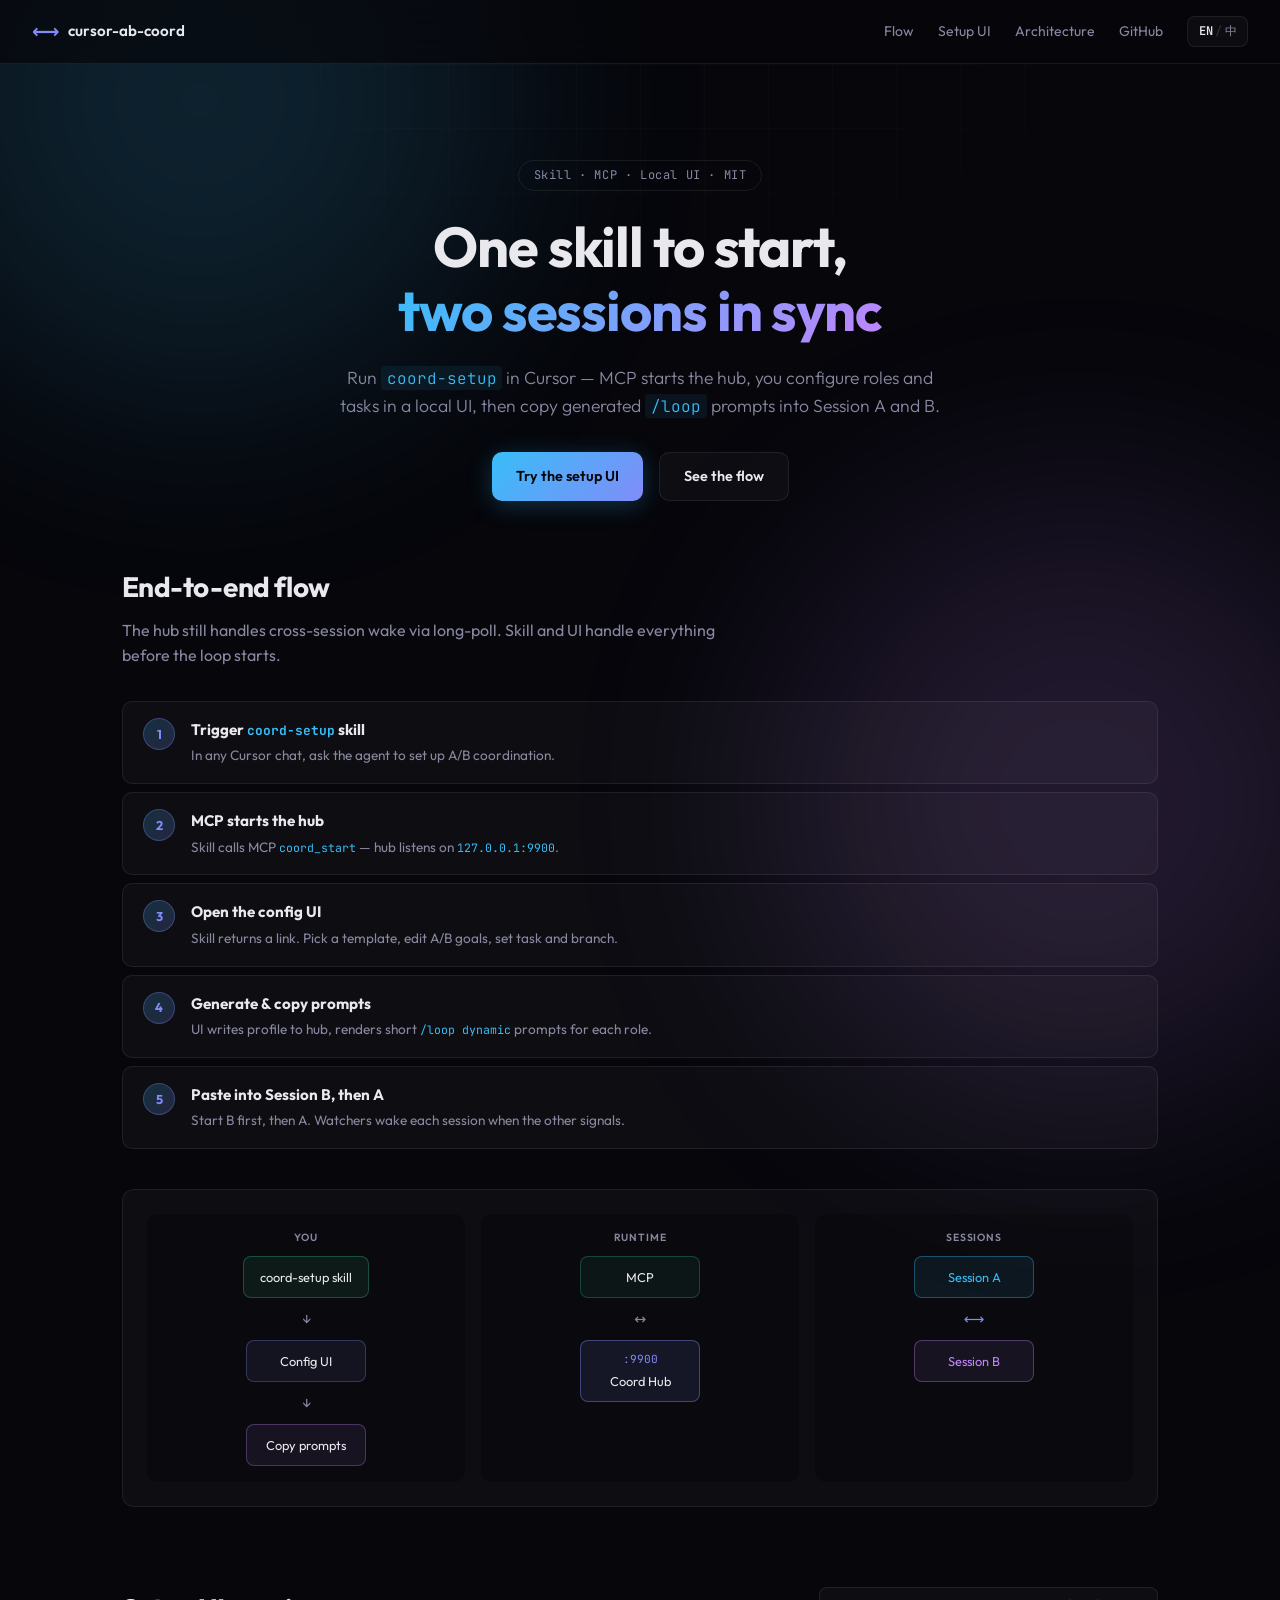
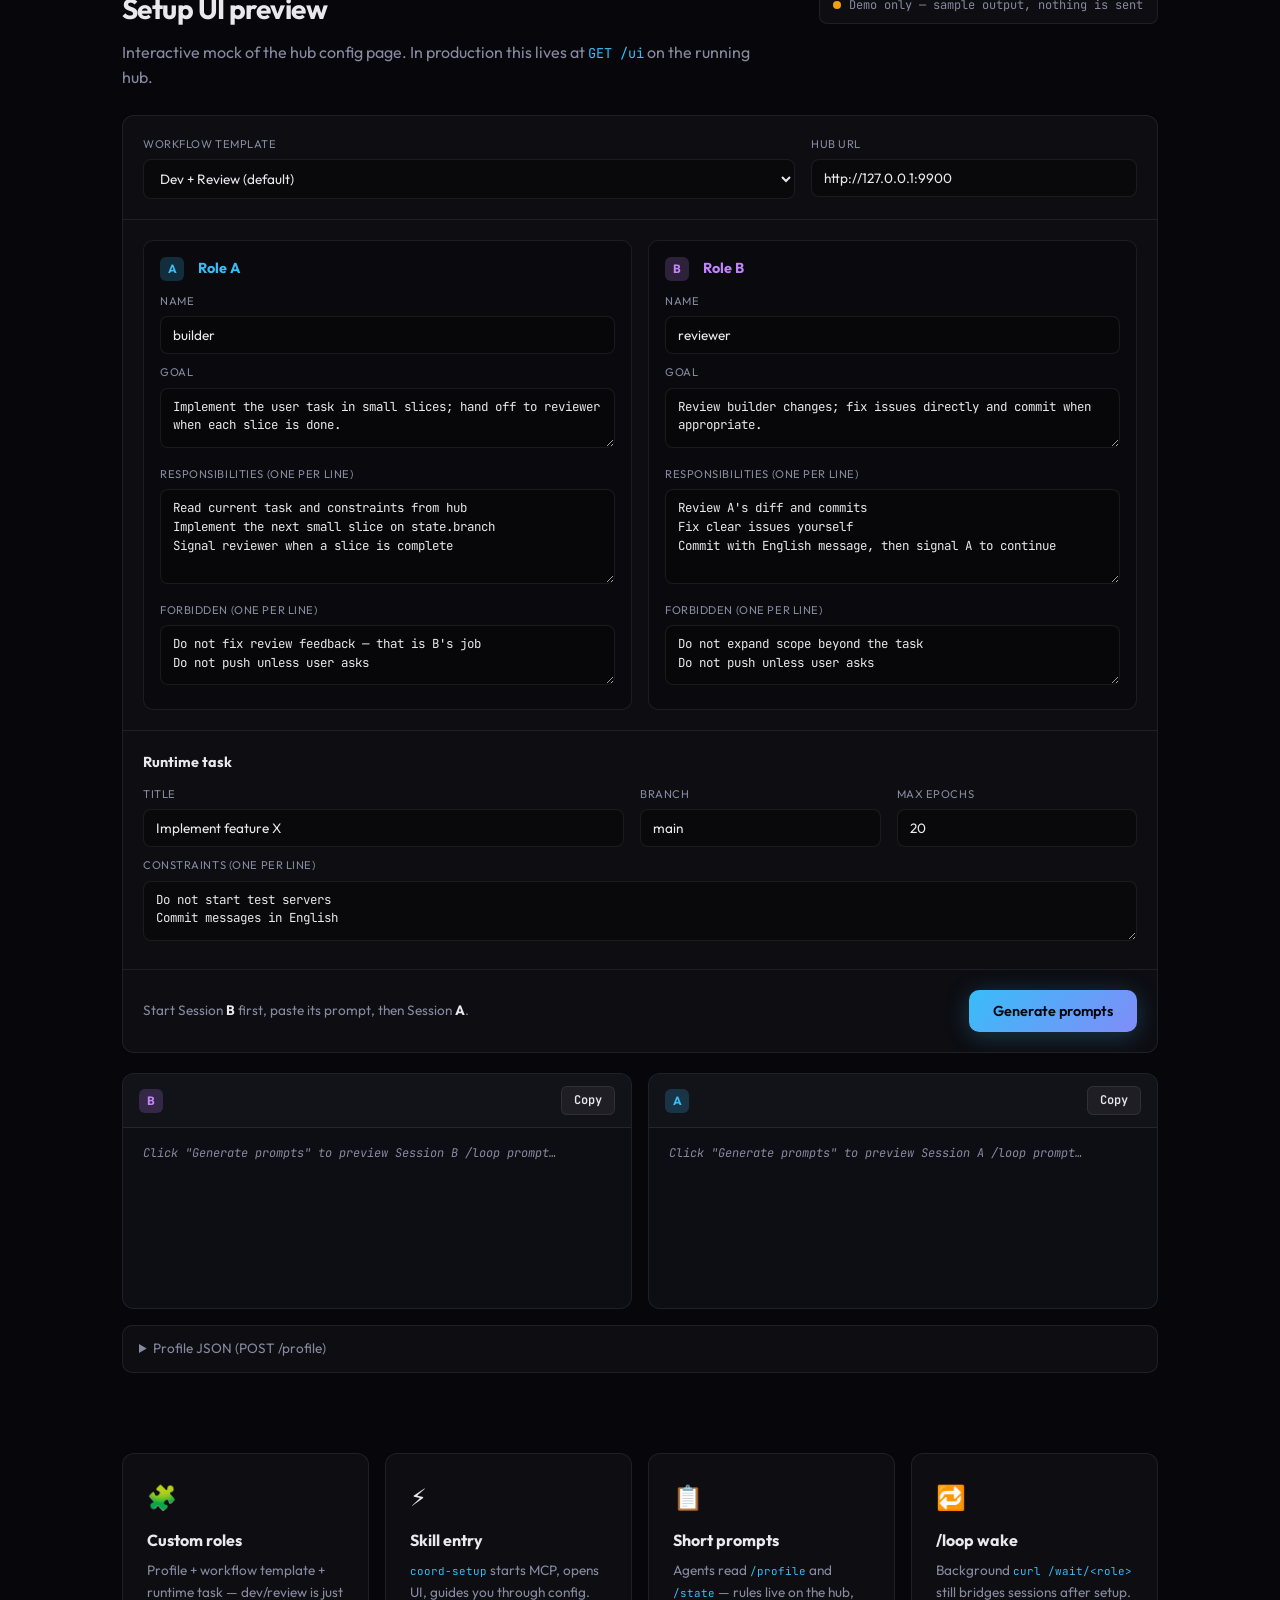
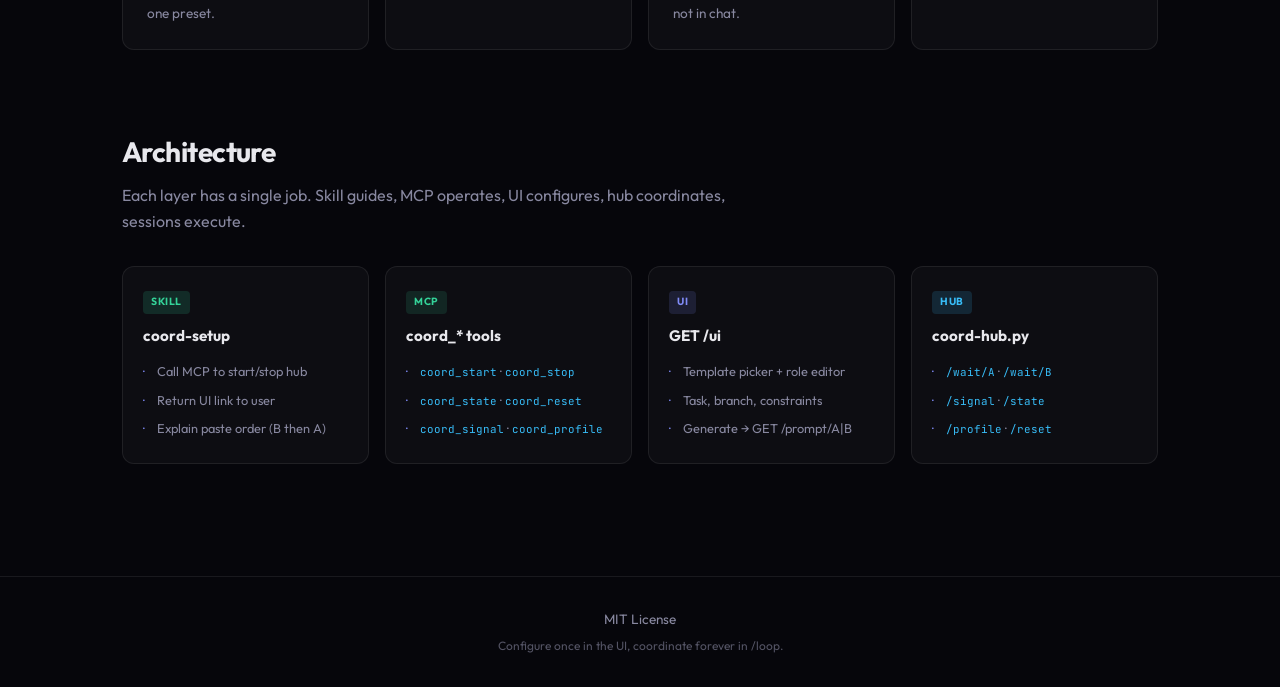
==== website/index.html @ 5e48ee17 "Add skill/MCP/UI setup flow with configurable A/B roles - Extend hub with /profile, /setup, /templat" ====
<!DOCTYPE html>
<html lang="en">
<head>
  <meta charset="UTF-8">
  <meta name="viewport" content="width=device-width, initial-scale=1.0">
  <meta name="description" content="Coordinate two Cursor sessions via Skill, MCP, and a local config UI — then copy generated /loop prompts.">
  <title>cursor-ab-coord</title>
  <link rel="preconnect" href="https://fonts.googleapis.com">
  <link rel="preconnect" href="https://fonts.gstatic.com" crossorigin>
  <link href="https://fonts.googleapis.com/css2?family=JetBrains+Mono:wght@400;600&family=Outfit:wght@300;400;600;700&display=swap" rel="stylesheet">
  <link rel="stylesheet" href="css/style.css">
</head>
<body>
  <div class="bg-grid" aria-hidden="true"></div>
  <div class="bg-glow bg-glow-a" aria-hidden="true"></div>
  <div class="bg-glow bg-glow-b" aria-hidden="true"></div>

  <header class="header">
    <a href="#" class="logo">
      <span class="logo-icon">⟷</span>
      <span class="logo-text">cursor-ab-coord</span>
    </a>
    <nav class="nav">
      <a href="#flow" data-i18n="nav.flow">Flow</a>
      <a href="#setup" data-i18n="nav.setup">Setup UI</a>
      <a href="#architecture" data-i18n="nav.arch">Architecture</a>
      <a href="https://github.com/langhuihui/loop" class="nav-github" data-i18n="nav.github" target="_blank" rel="noopener">GitHub</a>
      <button class="lang-toggle" id="langToggle" aria-label="Switch language">
        <span class="lang-opt" data-lang="en">EN</span>
        <span class="lang-sep">/</span>
        <span class="lang-opt" data-lang="zh">中</span>
      </button>
    </nav>
  </header>

  <main>
    <section class="hero">
      <div class="hero-badge" data-i18n="hero.badge">Skill · MCP · Local UI · MIT</div>
      <h1 class="hero-title">
        <span data-i18n="hero.title1">One skill to start,</span><br>
        <span class="gradient-text" data-i18n="hero.title2">two sessions in sync</span>
      </h1>
      <p class="hero-desc" data-i18n="hero.desc">
        Run <code>coord-setup</code> in Cursor — MCP starts the hub, you configure roles and tasks in a local UI, then copy generated <code>/loop</code> prompts into Session A and B.
      </p>
      <div class="hero-actions">
        <a href="#setup" class="btn btn-primary" data-i18n="hero.cta">Try the setup UI</a>
        <a href="#flow" class="btn btn-ghost" data-i18n="hero.learn">See the flow</a>
      </div>
    </section>

    <section class="flow-section" id="flow">
      <h2 class="section-title" data-i18n="flow.title">End-to-end flow</h2>
      <p class="section-desc" data-i18n="flow.desc">
        The hub still handles cross-session wake via long-poll. Skill and UI handle everything before the loop starts.
      </p>

      <ol class="pipeline-steps">
        <li class="pipeline-step">
          <div class="step-icon">1</div>
          <div class="step-body">
            <h3 data-i18n="flow.s1.title">Trigger <code>coord-setup</code> skill</h3>
            <p data-i18n="flow.s1.desc">In any Cursor chat, ask the agent to set up A/B coordination.</p>
          </div>
        </li>
        <li class="pipeline-step">
          <div class="step-icon">2</div>
          <div class="step-body">
            <h3 data-i18n="flow.s2.title">MCP starts the hub</h3>
            <p data-i18n="flow.s2.desc">Skill calls MCP <code>coord_start</code> — hub listens on <code>127.0.0.1:9900</code>.</p>
          </div>
        </li>
        <li class="pipeline-step">
          <div class="step-icon">3</div>
          <div class="step-body">
            <h3 data-i18n="flow.s3.title">Open the config UI</h3>
            <p data-i18n="flow.s3.desc">Skill returns a link. Pick a template, edit A/B goals, set task and branch.</p>
          </div>
        </li>
        <li class="pipeline-step">
          <div class="step-icon">4</div>
          <div class="step-body">
            <h3 data-i18n="flow.s4.title">Generate &amp; copy prompts</h3>
            <p data-i18n="flow.s4.desc">UI writes profile to hub, renders short <code>/loop dynamic</code> prompts for each role.</p>
          </div>
        </li>
        <li class="pipeline-step">
          <div class="step-icon">5</div>
          <div class="step-body">
            <h3 data-i18n="flow.s5.title">Paste into Session B, then A</h3>
            <p data-i18n="flow.s5.desc">Start B first, then A. Watchers wake each session when the other signals.</p>
          </div>
        </li>
      </ol>

      <div class="flow-diagram">
        <div class="flow-lane">
          <div class="lane-label" data-i18n="flow.lane.user">You</div>
          <div class="lane-node skill-node" data-i18n="flow.node.skill">coord-setup skill</div>
          <span class="lane-arrow">↓</span>
          <div class="lane-node ui-node" data-i18n="flow.node.ui">Config UI</div>
          <span class="lane-arrow">↓</span>
          <div class="lane-node prompt-node" data-i18n="flow.node.prompts">Copy prompts</div>
        </div>
        <div class="flow-lane flow-lane-mid">
          <div class="lane-label" data-i18n="flow.lane.runtime">Runtime</div>
          <div class="lane-node mcp-node">MCP</div>
          <span class="lane-arrow">↔</span>
          <div class="lane-node hub-node">
            <span class="hub-port">:9900</span>
            <span data-i18n="flow.hub">Coord Hub</span>
          </div>
        </div>
        <div class="flow-lane">
          <div class="lane-label" data-i18n="flow.lane.sessions">Sessions</div>
          <div class="lane-node session-a" data-i18n="flow.node.a">Session A</div>
          <span class="lane-arrow bidir">⟷</span>
          <div class="lane-node session-b" data-i18n="flow.node.b">Session B</div>
        </div>
      </div>
    </section>

    <section class="setup-section" id="setup">
      <div class="setup-header">
        <div>
          <h2 class="section-title" data-i18n="setup.title">Setup UI preview</h2>
          <p class="section-desc setup-desc" data-i18n="setup.desc">
            Interactive mock of the hub config page. In production this lives at <code>GET /ui</code> on the running hub.
          </p>
        </div>
        <div class="hub-status" id="hubStatus">
          <span class="status-dot offline"></span>
          <span data-i18n="setup.mock">Preview mode — not connected to hub</span>
        </div>
      </div>

      <div class="setup-stack">
        <div class="setup-panel">
          <div class="panel-block config-top">
            <div class="config-field">
              <label class="field-label" for="templateSelect" data-i18n="setup.template">Workflow template</label>
              <select id="templateSelect" class="field-input">
                <option value="dev-review" data-i18n="tpl.dev-review">Dev + Review (default)</option>
                <option value="test-fix" data-i18n="tpl.test-fix">Test + Fix</option>
                <option value="plan-implement" data-i18n="tpl.plan-implement">Plan + Implement</option>
                <option value="security-fix" data-i18n="tpl.security-fix">Security + Fix</option>
              </select>
            </div>
            <div class="config-field">
              <label class="field-label" for="hubUrl" data-i18n="setup.hubUrl">Hub URL</label>
              <input id="hubUrl" class="field-input" type="text" value="http://127.0.0.1:9900">
            </div>
          </div>

          <div class="panel-block roles-grid">
            <div class="role-card">
              <h3 class="panel-title role-a-title"><span class="prompt-role role-a-badge">A</span> <span data-i18n="setup.roleA">Role A</span></h3>
              <label class="field-label" for="roleAName" data-i18n="setup.name">Name</label>
              <input id="roleAName" class="field-input" type="text">
              <label class="field-label" for="roleAGoal" data-i18n="setup.goal">Goal</label>
              <textarea id="roleAGoal" class="field-input field-textarea" rows="2"></textarea>
              <label class="field-label" for="roleAResp" data-i18n="setup.responsibilities">Responsibilities (one per line)</label>
              <textarea id="roleAResp" class="field-input field-textarea" rows="4"></textarea>
              <label class="field-label" for="roleAForbidden" data-i18n="setup.forbidden">Forbidden (one per line)</label>
              <textarea id="roleAForbidden" class="field-input field-textarea" rows="2"></textarea>
            </div>

            <div class="role-card">
              <h3 class="panel-title role-b-title"><span class="prompt-role role-b-badge">B</span> <span data-i18n="setup.roleB">Role B</span></h3>
              <label class="field-label" for="roleBName" data-i18n="setup.name">Name</label>
              <input id="roleBName" class="field-input" type="text">
              <label class="field-label" for="roleBGoal" data-i18n="setup.goal">Goal</label>
              <textarea id="roleBGoal" class="field-input field-textarea" rows="2"></textarea>
              <label class="field-label" for="roleBResp" data-i18n="setup.responsibilities">Responsibilities (one per line)</label>
              <textarea id="roleBResp" class="field-input field-textarea" rows="4"></textarea>
              <label class="field-label" for="roleBForbidden" data-i18n="setup.forbidden">Forbidden (one per line)</label>
              <textarea id="roleBForbidden" class="field-input field-textarea" rows="2"></textarea>
            </div>
          </div>

          <div class="panel-block">
            <h3 class="panel-title" data-i18n="setup.task">Runtime task</h3>
            <div class="task-grid">
              <div class="config-field task-title">
                <label class="field-label" for="taskTitle" data-i18n="setup.taskTitle">Title</label>
                <input id="taskTitle" class="field-input" type="text" placeholder="Implement feature X">
              </div>
              <div class="config-field">
                <label class="field-label" for="taskBranch" data-i18n="setup.branch">Branch</label>
                <input id="taskBranch" class="field-input" type="text" value="main">
              </div>
              <div class="config-field">
                <label class="field-label" for="maxEpochs" data-i18n="setup.maxEpochs">Max epochs</label>
                <input id="maxEpochs" class="field-input" type="number" min="1" max="100" value="20">
              </div>
            </div>
            <label class="field-label" for="taskConstraints" data-i18n="setup.constraints">Constraints (one per line)</label>
            <textarea id="taskConstraints" class="field-input field-textarea" rows="2"></textarea>
          </div>

          <div class="panel-block panel-actions">
            <p class="setup-hint" data-i18n="setup.hint">
              Start Session <strong>B</strong> first, paste its prompt, then Session <strong>A</strong>.
            </p>
            <button type="button" class="btn btn-primary" id="generateBtn" data-i18n="setup.generate">
              Generate prompts
            </button>
          </div>
        </div>

        <div class="prompts-panel">
          <div class="prompts-grid">
            <div class="prompt-card">
              <div class="prompt-header">
                <div>
                  <span class="prompt-role role-b-badge">B</span>
                  <span class="prompt-role-name" id="promptBName">reviewer</span>
                </div>
                <button type="button" class="btn-copy" data-target="promptB" data-i18n="setup.copy">Copy</button>
              </div>
              <pre class="prompt-body" id="promptB" data-i18n-placeholder="setup.placeholderB"></pre>
            </div>

            <div class="prompt-card">
              <div class="prompt-header">
                <div>
                  <span class="prompt-role role-a-badge">A</span>
                  <span class="prompt-role-name" id="promptAName">builder</span>
                </div>
                <button type="button" class="btn-copy" data-target="promptA" data-i18n="setup.copy">Copy</button>
              </div>
              <pre class="prompt-body" id="promptA" data-i18n-placeholder="setup.placeholderA"></pre>
            </div>
          </div>

          <details class="profile-preview">
            <summary data-i18n="setup.profileJson">Profile JSON (POST /profile)</summary>
            <pre class="profile-json" id="profileJson"></pre>
          </details>
        </div>
      </div>
    </section>

    <section class="features">
      <div class="feature-card">
        <div class="feature-icon">🧩</div>
        <h3 data-i18n="feat1.title">Custom roles</h3>
        <p data-i18n="feat1.desc">Profile + workflow template + runtime task — dev/review is just one preset.</p>
      </div>
      <div class="feature-card">
        <div class="feature-icon">⚡</div>
        <h3 data-i18n="feat2.title">Skill entry</h3>
        <p data-i18n="feat2.desc"><code>coord-setup</code> starts MCP, opens UI, guides you through config.</p>
      </div>
      <div class="feature-card">
        <div class="feature-icon">📋</div>
        <h3 data-i18n="feat3.title">Short prompts</h3>
        <p data-i18n="feat3.desc">Agents read <code>/profile</code> and <code>/state</code> — rules live on the hub, not in chat.</p>
      </div>
      <div class="feature-card">
        <div class="feature-icon">🔁</div>
        <h3 data-i18n="feat4.title">/loop wake</h3>
        <p data-i18n="feat4.desc">Background <code>curl /wait/&lt;role&gt;</code> still bridges sessions after setup.</p>
      </div>
    </section>

    <section class="arch-section" id="architecture">
      <h2 class="section-title" data-i18n="arch.title">Architecture</h2>
      <p class="section-desc" data-i18n="arch.desc">
        Each layer has a single job. Skill guides, MCP operates, UI configures, hub coordinates, sessions execute.
      </p>

      <div class="arch-grid">
        <div class="arch-card">
          <div class="arch-layer" data-i18n="arch.skill.layer">Skill</div>
          <h3 data-i18n="arch.skill.title">coord-setup</h3>
          <ul>
            <li data-i18n="arch.skill.1">Call MCP to start/stop hub</li>
            <li data-i18n="arch.skill.2">Return UI link to user</li>
            <li data-i18n="arch.skill.3">Explain paste order (B then A)</li>
          </ul>
        </div>
        <div class="arch-card">
          <div class="arch-layer mcp" data-i18n="arch.mcp.layer">MCP</div>
          <h3 data-i18n="arch.mcp.title">coord_* tools</h3>
          <ul>
            <li><code>coord_start</code> · <code>coord_stop</code></li>
            <li><code>coord_state</code> · <code>coord_reset</code></li>
            <li><code>coord_signal</code> · <code>coord_profile</code></li>
          </ul>
        </div>
        <div class="arch-card">
          <div class="arch-layer ui" data-i18n="arch.ui.layer">UI</div>
          <h3 data-i18n="arch.ui.title">GET /ui</h3>
          <ul>
            <li data-i18n="arch.ui.1">Template picker + role editor</li>
            <li data-i18n="arch.ui.2">Task, branch, constraints</li>
            <li data-i18n="arch.ui.3">Generate → GET /prompt/A|B</li>
          </ul>
        </div>
        <div class="arch-card">
          <div class="arch-layer hub" data-i18n="arch.hub.layer">Hub</div>
          <h3 data-i18n="arch.hub.title">coord-hub.py</h3>
          <ul>
            <li><code>/wait/A</code> · <code>/wait/B</code></li>
            <li><code>/signal</code> · <code>/state</code></li>
            <li><code>/profile</code> · <code>/reset</code></li>
          </ul>
        </div>
      </div>
    </section>
  </main>

  <footer class="footer">
    <p data-i18n="footer.license">MIT License</p>
    <p class="footer-sub" data-i18n="footer.tagline">Configure once in the UI, coordinate forever in /loop.</p>
  </footer>

  <div class="toast" id="toast" role="status" aria-live="polite"></div>

  <script src="js/i18n.js"></script>
  <script src="js/main.js"></script>
</body>
</html>
---- website/css/style.css ----
*, *::before, *::after { box-sizing: border-box; margin: 0; padding: 0; }

:root {
  --bg: #06060b;
  --surface: rgba(255, 255, 255, 0.03);
  --surface-2: rgba(255, 255, 255, 0.05);
  --border: rgba(255, 255, 255, 0.08);
  --text: #e8e8ed;
  --muted: #8888a0;
  --accent-a: #38bdf8;
  --accent-b: #c084fc;
  --accent-mix: #818cf8;
  --accent-green: #34d399;
  --font-sans: 'Outfit', system-ui, sans-serif;
  --font-mono: 'JetBrains Mono', ui-monospace, monospace;
  --radius: 12px;
  --header-h: 64px;
}

html { scroll-behavior: smooth; }

body {
  font-family: var(--font-sans);
  background: var(--bg);
  color: var(--text);
  line-height: 1.6;
  min-height: 100vh;
  overflow-x: hidden;
}

.bg-grid {
  position: fixed;
  inset: 0;
  background-image:
    linear-gradient(rgba(255,255,255,0.02) 1px, transparent 1px),
    linear-gradient(90deg, rgba(255,255,255,0.02) 1px, transparent 1px);
  background-size: 64px 64px;
  mask-image: radial-gradient(ellipse 80% 60% at 50% 0%, black 20%, transparent 70%);
  pointer-events: none;
  z-index: 0;
}

.bg-glow {
  position: fixed;
  width: 600px;
  height: 600px;
  border-radius: 50%;
  filter: blur(120px);
  opacity: 0.15;
  pointer-events: none;
  z-index: 0;
}

.bg-glow-a { top: -200px; left: -100px; background: var(--accent-a); }
.bg-glow-b { bottom: -200px; right: -100px; background: var(--accent-b); }

.header {
  position: fixed;
  top: 0;
  left: 0;
  right: 0;
  height: var(--header-h);
  display: flex;
  align-items: center;
  justify-content: space-between;
  padding: 0 2rem;
  background: rgba(6, 6, 11, 0.7);
  backdrop-filter: blur(16px);
  border-bottom: 1px solid var(--border);
  z-index: 100;
}

.logo {
  display: flex;
  align-items: center;
  gap: 0.5rem;
  text-decoration: none;
  color: var(--text);
  font-weight: 600;
  font-size: 0.95rem;
}

.logo-icon { font-size: 1.2rem; color: var(--accent-mix); }

.nav {
  display: flex;
  align-items: center;
  gap: 1.5rem;
}

.nav a {
  color: var(--muted);
  text-decoration: none;
  font-size: 0.875rem;
  transition: color 0.2s;
}

.nav a:hover { color: var(--text); }

.lang-toggle {
  background: var(--surface);
  border: 1px solid var(--border);
  border-radius: 8px;
  padding: 0.35rem 0.65rem;
  cursor: pointer;
  font-family: var(--font-mono);
  font-size: 0.75rem;
  color: var(--muted);
  display: flex;
  gap: 0.15rem;
  transition: border-color 0.2s;
}

.lang-toggle:hover { border-color: rgba(255,255,255,0.15); }
.lang-opt.active { color: var(--text); font-weight: 600; }
.lang-sep { opacity: 0.3; }

main {
  position: relative;
  z-index: 1;
  max-width: 1100px;
  margin: 0 auto;
  padding: calc(var(--header-h) + 4rem) 2rem 4rem;
}

.hero {
  text-align: center;
  padding: 2rem 0 4rem;
}

.hero-badge {
  display: inline-block;
  font-size: 0.75rem;
  font-family: var(--font-mono);
  color: var(--muted);
  border: 1px solid var(--border);
  border-radius: 999px;
  padding: 0.3rem 0.9rem;
  margin-bottom: 1.5rem;
  letter-spacing: 0.05em;
}

.hero-title {
  font-size: clamp(2.2rem, 5vw, 3.5rem);
  font-weight: 700;
  line-height: 1.15;
  letter-spacing: -0.02em;
  margin-bottom: 1.25rem;
}

.gradient-text {
  background: linear-gradient(135deg, var(--accent-a), var(--accent-b));
  -webkit-background-clip: text;
  -webkit-text-fill-color: transparent;
  background-clip: text;
}

.hero-desc {
  font-size: 1.1rem;
  color: var(--muted);
  max-width: 620px;
  margin: 0 auto 2rem;
  font-weight: 300;
}

.hero-desc code {
  font-family: var(--font-mono);
  font-size: 0.9em;
  color: var(--accent-a);
  background: rgba(56, 189, 248, 0.08);
  padding: 0.1em 0.35em;
  border-radius: 4px;
}

.hero-actions {
  display: flex;
  gap: 1rem;
  justify-content: center;
  flex-wrap: wrap;
}

.btn {
  display: inline-flex;
  align-items: center;
  justify-content: center;
  padding: 0.75rem 1.5rem;
  border-radius: 10px;
  font-size: 0.9rem;
  font-weight: 600;
  text-decoration: none;
  border: none;
  cursor: pointer;
  font-family: var(--font-sans);
  transition: transform 0.15s, box-shadow 0.2s;
}

.btn:hover { transform: translateY(-1px); }

.btn-primary {
  background: linear-gradient(135deg, var(--accent-a), var(--accent-mix));
  color: #06060b;
  box-shadow: 0 4px 24px rgba(56, 189, 248, 0.25);
}

.btn-primary:hover {
  box-shadow: 0 6px 32px rgba(56, 189, 248, 0.35);
}

.btn-ghost {
  background: var(--surface);
  border: 1px solid var(--border);
  color: var(--text);
}

.section-title {
  font-size: 1.75rem;
  font-weight: 700;
  margin-bottom: 0.5rem;
  letter-spacing: -0.02em;
}

.section-desc {
  color: var(--muted);
  margin-bottom: 2rem;
  max-width: 640px;
}

.section-desc code {
  font-family: var(--font-mono);
  font-size: 0.85em;
  color: var(--accent-a);
}

.flow-section { margin-bottom: 5rem; }

.pipeline-steps {
  list-style: none;
  display: flex;
  flex-direction: column;
  gap: 0.5rem;
  margin-bottom: 2.5rem;
}

.pipeline-step {
  display: flex;
  gap: 1rem;
  align-items: flex-start;
  padding: 1rem 1.25rem;
  background: var(--surface);
  border: 1px solid var(--border);
  border-radius: 10px;
}

.step-icon {
  flex-shrink: 0;
  width: 2rem;
  height: 2rem;
  display: flex;
  align-items: center;
  justify-content: center;
  font-size: 0.8rem;
  font-weight: 700;
  background: linear-gradient(135deg, rgba(56,189,248,0.2), rgba(129,140,248,0.2));
  border: 1px solid rgba(129,140,248,0.3);
  border-radius: 50%;
  color: var(--accent-mix);
}

.step-body h3 {
  font-size: 0.95rem;
  margin-bottom: 0.2rem;
}

.step-body h3 code {
  font-family: var(--font-mono);
  font-size: 0.85em;
  color: var(--accent-a);
}

.step-body p {
  font-size: 0.85rem;
  color: var(--muted);
}

.step-body p code {
  font-family: var(--font-mono);
  font-size: 0.85em;
  color: var(--accent-a);
}

.flow-diagram {
  display: grid;
  grid-template-columns: repeat(3, 1fr);
  gap: 1rem;
  padding: 1.5rem;
  background: var(--surface);
  border: 1px solid var(--border);
  border-radius: var(--radius);
}

.flow-lane {
  display: flex;
  flex-direction: column;
  align-items: center;
  gap: 0.6rem;
  padding: 1rem;
  border-radius: 10px;
  background: rgba(0,0,0,0.2);
}

.lane-label {
  font-size: 0.65rem;
  text-transform: uppercase;
  letter-spacing: 0.08em;
  color: var(--muted);
  font-weight: 600;
}

.lane-node {
  font-size: 0.8rem;
  padding: 0.6rem 1rem;
  border-radius: 8px;
  border: 1px solid var(--border);
  text-align: center;
  min-width: 120px;
}

.lane-arrow {
  font-size: 0.9rem;
  color: var(--muted);
}

.lane-arrow.bidir { color: var(--accent-mix); }

.skill-node { border-color: rgba(52, 211, 153, 0.3); background: rgba(52, 211, 153, 0.08); }
.ui-node { border-color: rgba(129, 140, 248, 0.3); background: rgba(129, 140, 248, 0.08); }
.prompt-node { border-color: rgba(192, 132, 252, 0.3); background: rgba(192, 132, 252, 0.08); }
.mcp-node { border-color: rgba(52, 211, 153, 0.25); background: rgba(52, 211, 153, 0.06); }
.hub-node {
  display: flex;
  flex-direction: column;
  gap: 0.15rem;
  border-color: rgba(129, 140, 248, 0.4);
  background: rgba(129, 140, 248, 0.1);
}
.hub-port {
  font-family: var(--font-mono);
  font-size: 0.7rem;
  color: var(--accent-mix);
}
.session-a { border-color: rgba(56, 189, 248, 0.35); background: rgba(56, 189, 248, 0.08); color: var(--accent-a); }
.session-b { border-color: rgba(192, 132, 252, 0.35); background: rgba(192, 132, 252, 0.08); color: var(--accent-b); }

.setup-section { margin-bottom: 5rem; }

.setup-header {
  display: flex;
  align-items: flex-start;
  justify-content: space-between;
  gap: 1rem;
  flex-wrap: wrap;
  margin-bottom: 1.5rem;
}

.setup-desc { margin-bottom: 0; }

.hub-status {
  display: flex;
  align-items: center;
  gap: 0.5rem;
  font-size: 0.75rem;
  font-family: var(--font-mono);
  color: var(--muted);
  padding: 0.5rem 0.85rem;
  background: var(--surface);
  border: 1px solid var(--border);
  border-radius: 8px;
  white-space: nowrap;
}

.status-dot {
  width: 8px;
  height: 8px;
  border-radius: 50%;
  background: var(--muted);
}

.status-dot.offline { background: #f59e0b; }
.status-dot.online { background: var(--accent-green); }

.setup-stack {
  display: flex;
  flex-direction: column;
  gap: 1.25rem;
}

.setup-panel {
  display: flex;
  flex-direction: column;
  gap: 0;
  background: var(--surface);
  border: 1px solid var(--border);
  border-radius: var(--radius);
  overflow: hidden;
}

.panel-block {
  padding: 1.25rem;
  border-bottom: 1px solid var(--border);
}

.panel-block:last-of-type { border-bottom: none; }

.config-top {
  display: grid;
  grid-template-columns: 2fr 1fr;
  gap: 1rem;
}

.config-field { display: flex; flex-direction: column; }

.roles-grid {
  display: grid;
  grid-template-columns: 1fr 1fr;
  gap: 1rem;
}

.role-card {
  border: 1px solid var(--border);
  border-radius: 10px;
  padding: 1rem;
  background: rgba(0,0,0,0.2);
}

.task-grid {
  display: grid;
  grid-template-columns: 2fr 1fr 1fr;
  gap: 1rem;
  margin-bottom: 0.65rem;
}

.task-grid .field-label { margin-top: 0; }

.panel-actions {
  display: flex;
  align-items: center;
  justify-content: space-between;
  gap: 1rem;
  flex-wrap: wrap;
}

.panel-actions .setup-hint { margin: 0; text-align: left; }

.panel-title {
  font-size: 0.9rem;
  margin-bottom: 0.75rem;
  display: flex;
  align-items: center;
  gap: 0.4rem;
}

.role-a-title { color: var(--accent-a); }
.role-b-title { color: var(--accent-b); }

.field-label {
  display: block;
  font-size: 0.7rem;
  text-transform: uppercase;
  letter-spacing: 0.05em;
  color: var(--muted);
  margin-bottom: 0.35rem;
  margin-top: 0.65rem;
}

.field-label:first-of-type { margin-top: 0; }

.field-input {
  width: 100%;
  padding: 0.55rem 0.75rem;
  background: rgba(0,0,0,0.3);
  border: 1px solid var(--border);
  border-radius: 8px;
  color: var(--text);
  font-family: var(--font-sans);
  font-size: 0.85rem;
  transition: border-color 0.2s;
}

.field-input:focus {
  outline: none;
  border-color: rgba(129, 140, 248, 0.5);
}

.field-textarea {
  resize: vertical;
  min-height: 60px;
  font-family: var(--font-mono);
  font-size: 0.78rem;
  line-height: 1.5;
}

select.field-input { cursor: pointer; }

.prompts-panel {
  display: flex;
  flex-direction: column;
  gap: 1rem;
}

.prompts-grid {
  display: grid;
  grid-template-columns: 1fr 1fr;
  gap: 1rem;
}

.prompt-card {
  background: #0d0d14;
  border: 1px solid var(--border);
  border-radius: var(--radius);
  overflow: hidden;
}

.prompt-header {
  display: flex;
  align-items: center;
  justify-content: space-between;
  padding: 0.75rem 1rem;
  background: rgba(255,255,255,0.02);
  border-bottom: 1px solid var(--border);
}

.prompt-role {
  display: inline-flex;
  align-items: center;
  justify-content: center;
  width: 1.5rem;
  height: 1.5rem;
  border-radius: 6px;
  font-size: 0.75rem;
  font-weight: 700;
  margin-right: 0.5rem;
}

.role-a-badge { background: rgba(56,189,248,0.2); color: var(--accent-a); }
.role-b-badge { background: rgba(192,132,252,0.2); color: var(--accent-b); }

.prompt-role-name {
  font-family: var(--font-mono);
  font-size: 0.8rem;
  color: var(--muted);
}

.btn-copy {
  padding: 0.35rem 0.75rem;
  font-size: 0.75rem;
  font-weight: 600;
  font-family: var(--font-mono);
  background: var(--surface-2);
  border: 1px solid var(--border);
  border-radius: 6px;
  color: var(--text);
  cursor: pointer;
  transition: border-color 0.2s, background 0.2s;
}

.btn-copy:hover { border-color: rgba(255,255,255,0.2); background: rgba(255,255,255,0.08); }
.btn-copy.copied { border-color: rgba(52,211,153,0.4); color: var(--accent-green); }

.prompt-body {
  padding: 1rem 1.25rem;
  font-family: var(--font-mono);
  font-size: 0.75rem;
  line-height: 1.65;
  color: var(--text);
  white-space: pre-wrap;
  word-break: break-word;
  min-height: 180px;
  max-height: 360px;
  overflow-y: auto;
}

.prompt-body.empty {
  color: var(--muted);
  font-style: italic;
}

.profile-preview {
  background: var(--surface);
  border: 1px solid var(--border);
  border-radius: 10px;
  padding: 0.75rem 1rem;
}

.profile-preview summary {
  cursor: pointer;
  font-size: 0.85rem;
  color: var(--muted);
  user-select: none;
}

.profile-json {
  margin-top: 0.75rem;
  font-family: var(--font-mono);
  font-size: 0.7rem;
  line-height: 1.5;
  color: var(--muted);
  white-space: pre-wrap;
  max-height: 240px;
  overflow-y: auto;
}

.setup-hint {
  font-size: 0.85rem;
  color: var(--muted);
  text-align: center;
}

.setup-hint strong { color: var(--text); }

.features {
  display: grid;
  grid-template-columns: repeat(auto-fit, minmax(220px, 1fr));
  gap: 1rem;
  margin-bottom: 5rem;
}

.feature-card {
  padding: 1.5rem;
  background: var(--surface);
  border: 1px solid var(--border);
  border-radius: var(--radius);
  transition: border-color 0.2s, transform 0.2s;
}

.feature-card:hover {
  border-color: rgba(255,255,255,0.12);
  transform: translateY(-2px);
}

.feature-icon { font-size: 1.5rem; margin-bottom: 0.75rem; }
.feature-card h3 { font-size: 1rem; margin-bottom: 0.4rem; }
.feature-card p { font-size: 0.85rem; color: var(--muted); }
.feature-card code {
  font-family: var(--font-mono);
  font-size: 0.8em;
  color: var(--accent-a);
}

.arch-section { margin-bottom: 3rem; }

.arch-grid {
  display: grid;
  grid-template-columns: repeat(auto-fit, minmax(220px, 1fr));
  gap: 1rem;
}

.arch-card {
  padding: 1.25rem;
  background: var(--surface);
  border: 1px solid var(--border);
  border-radius: var(--radius);
}

.arch-layer {
  display: inline-block;
  font-size: 0.65rem;
  font-weight: 700;
  text-transform: uppercase;
  letter-spacing: 0.06em;
  padding: 0.2rem 0.5rem;
  border-radius: 4px;
  margin-bottom: 0.6rem;
  background: rgba(52, 211, 153, 0.15);
  color: var(--accent-green);
}

.arch-layer.mcp { background: rgba(52, 211, 153, 0.12); }
.arch-layer.ui { background: rgba(129, 140, 248, 0.15); color: var(--accent-mix); }
.arch-layer.hub { background: rgba(56, 189, 248, 0.15); color: var(--accent-a); }

.arch-card h3 {
  font-size: 0.95rem;
  margin-bottom: 0.6rem;
}

.arch-card ul {
  list-style: none;
  font-size: 0.8rem;
  color: var(--muted);
}

.arch-card li {
  padding: 0.25rem 0;
  padding-left: 0.85rem;
  position: relative;
}

.arch-card li::before {
  content: '·';
  position: absolute;
  left: 0;
  color: var(--accent-mix);
}

.arch-card code {
  font-family: var(--font-mono);
  font-size: 0.85em;
  color: var(--accent-a);
}

.footer {
  position: relative;
  z-index: 1;
  text-align: center;
  padding: 2rem;
  border-top: 1px solid var(--border);
  color: var(--muted);
  font-size: 0.85rem;
}

.footer-sub {
  margin-top: 0.35rem;
  font-size: 0.75rem;
  opacity: 0.6;
}

.toast {
  position: fixed;
  bottom: 2rem;
  left: 50%;
  transform: translateX(-50%) translateY(80px);
  padding: 0.65rem 1.25rem;
  background: rgba(20, 20, 30, 0.95);
  border: 1px solid var(--border);
  border-radius: 10px;
  font-size: 0.85rem;
  color: var(--text);
  opacity: 0;
  transition: transform 0.3s, opacity 0.3s;
  z-index: 200;
  pointer-events: none;
}

.toast.show {
  opacity: 1;
  transform: translateX(-50%) translateY(0);
}

.visible {
  opacity: 1 !important;
  transform: translateY(0) !important;
}

@media (max-width: 900px) {
  .flow-diagram { grid-template-columns: 1fr; }
  .config-top,
  .roles-grid,
  .task-grid,
  .prompts-grid {
    grid-template-columns: 1fr;
  }
}

@media (max-width: 768px) {
  .header { padding: 0 1rem; }
  .nav a:not(.nav-github) { display: none; }
  main { padding-left: 1rem; padding-right: 1rem; }
}
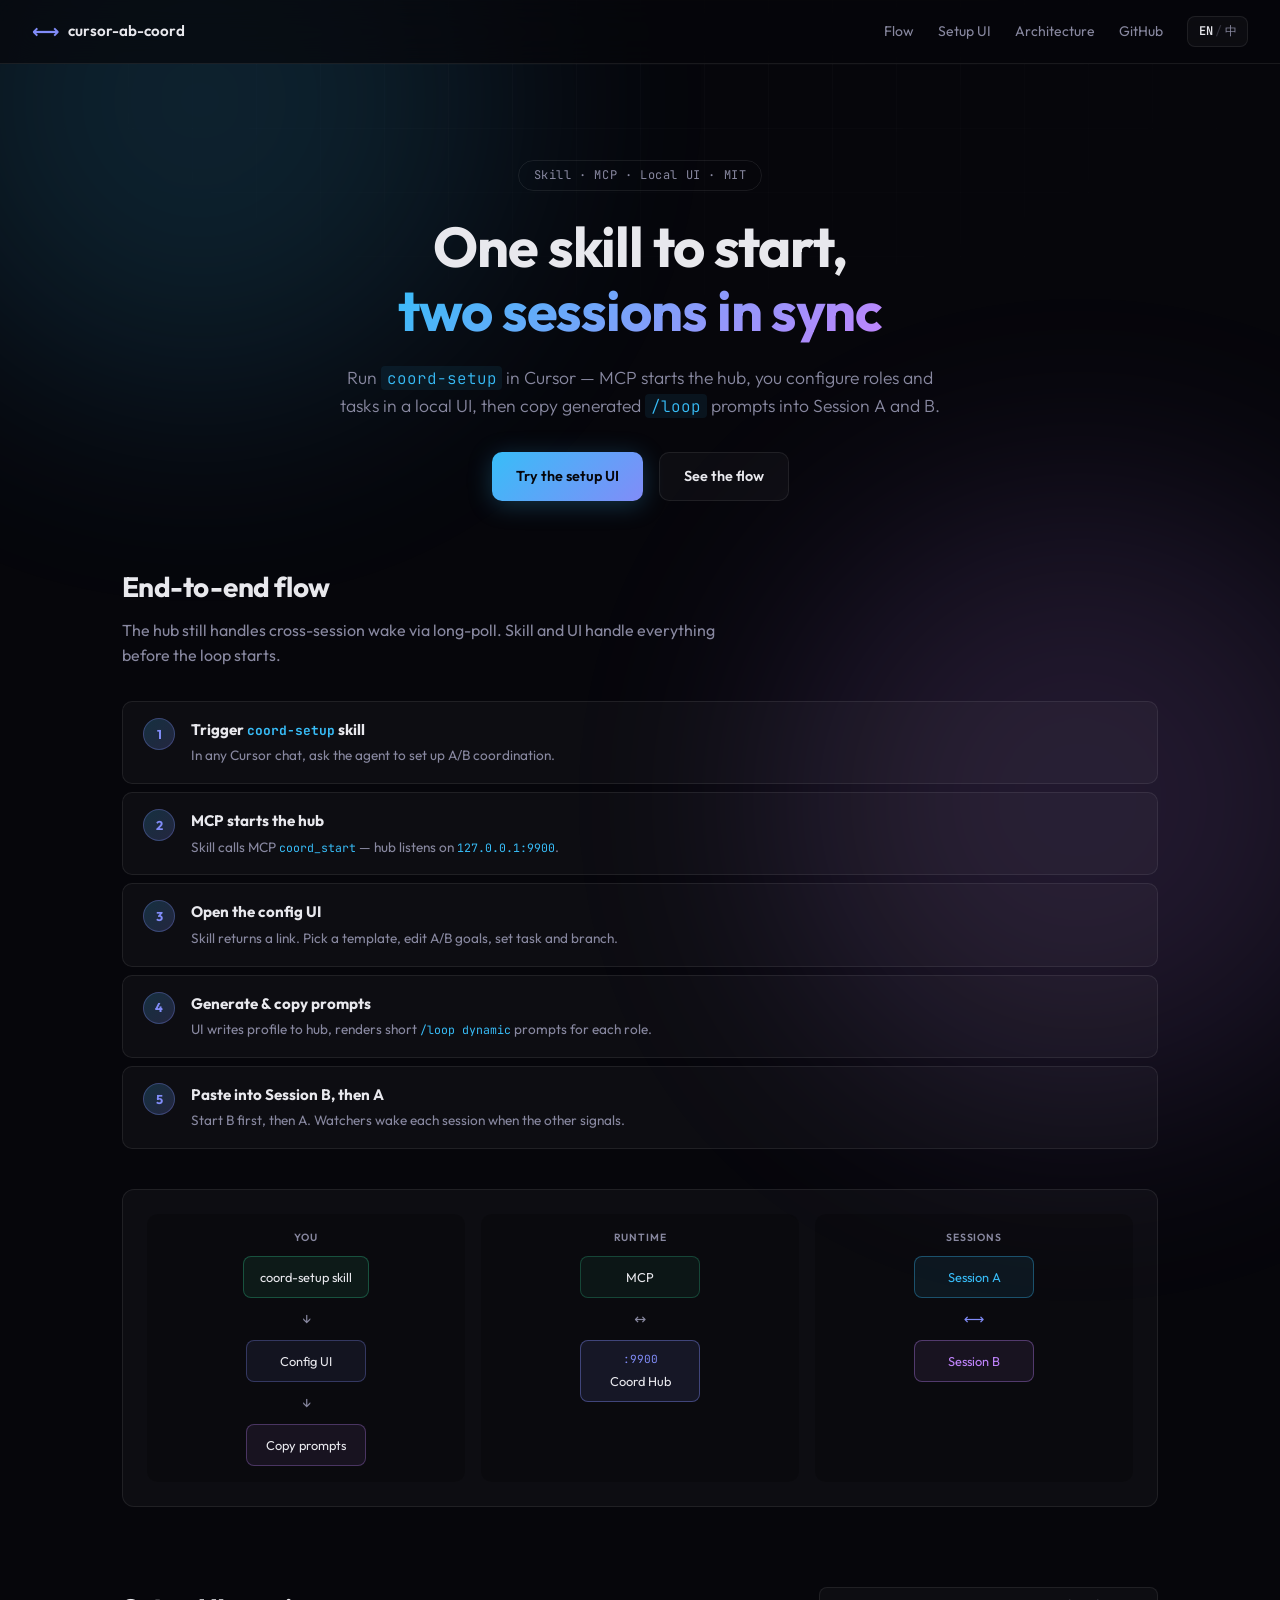
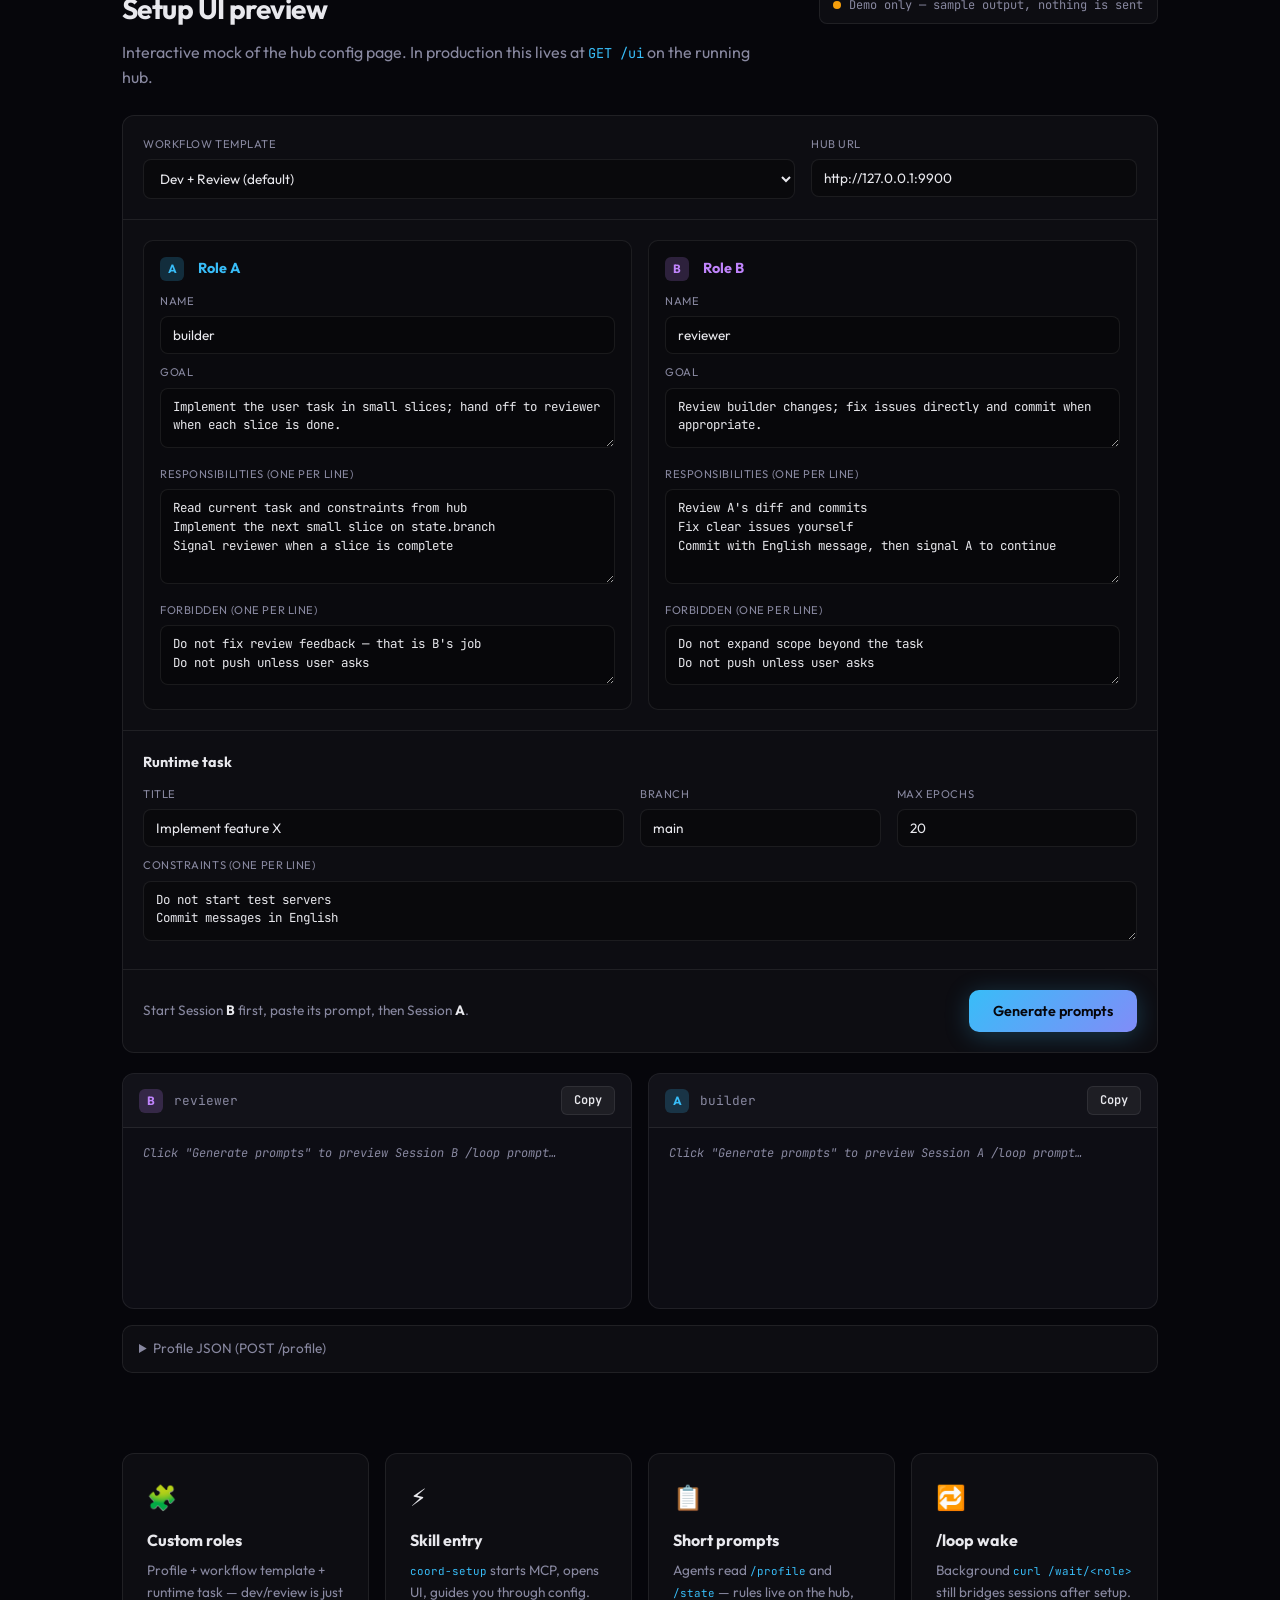
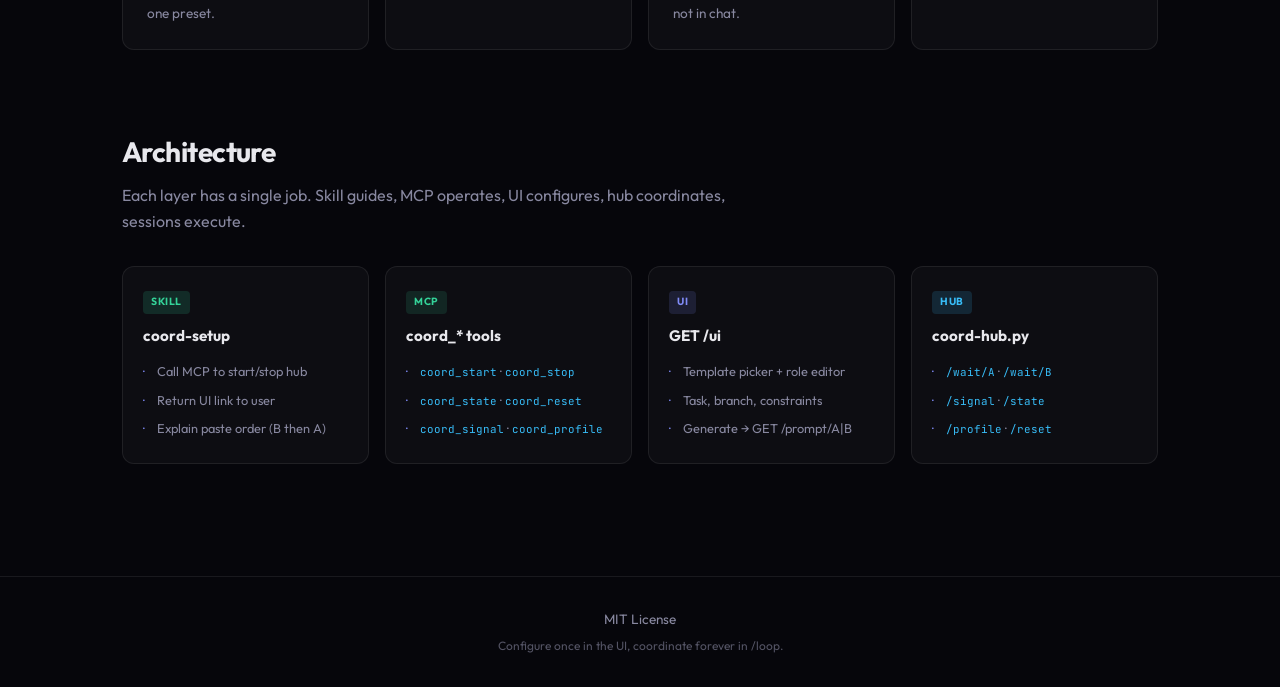
==== commit 94df54f0: "Localize website demo content for Chinese - Add Chinese template data (roles, goals, tasks) to demo " ====
--- a/website/index.html
+++ b/website/index.html
@@ -183,7 +183,7 @@
             <div class="task-grid">
               <div class="config-field task-title">
                 <label class="field-label" for="taskTitle" data-i18n="setup.taskTitle">Title</label>
-                <input id="taskTitle" class="field-input" type="text" placeholder="Implement feature X">
+                <input id="taskTitle" class="field-input" type="text" data-i18n-placeholder="field.taskPlaceholder" placeholder="Implement feature X">
               </div>
               <div class="config-field">
                 <label class="field-label" for="taskBranch" data-i18n="setup.branch">Branch</label>
@@ -218,7 +218,7 @@
                 </div>
                 <button type="button" class="btn-copy" data-target="promptB" data-i18n="setup.copy">Copy</button>
               </div>
-              <pre class="prompt-body" id="promptB" data-i18n-placeholder="setup.placeholderB"></pre>
+              <pre class="prompt-body empty" id="promptB" data-placeholder-key="setup.placeholderB"></pre>
             </div>
 
             <div class="prompt-card">
@@ -229,7 +229,7 @@
                 </div>
                 <button type="button" class="btn-copy" data-target="promptA" data-i18n="setup.copy">Copy</button>
               </div>
-              <pre class="prompt-body" id="promptA" data-i18n-placeholder="setup.placeholderA"></pre>
+              <pre class="prompt-body empty" id="promptA" data-placeholder-key="setup.placeholderA"></pre>
             </div>
           </div>
 
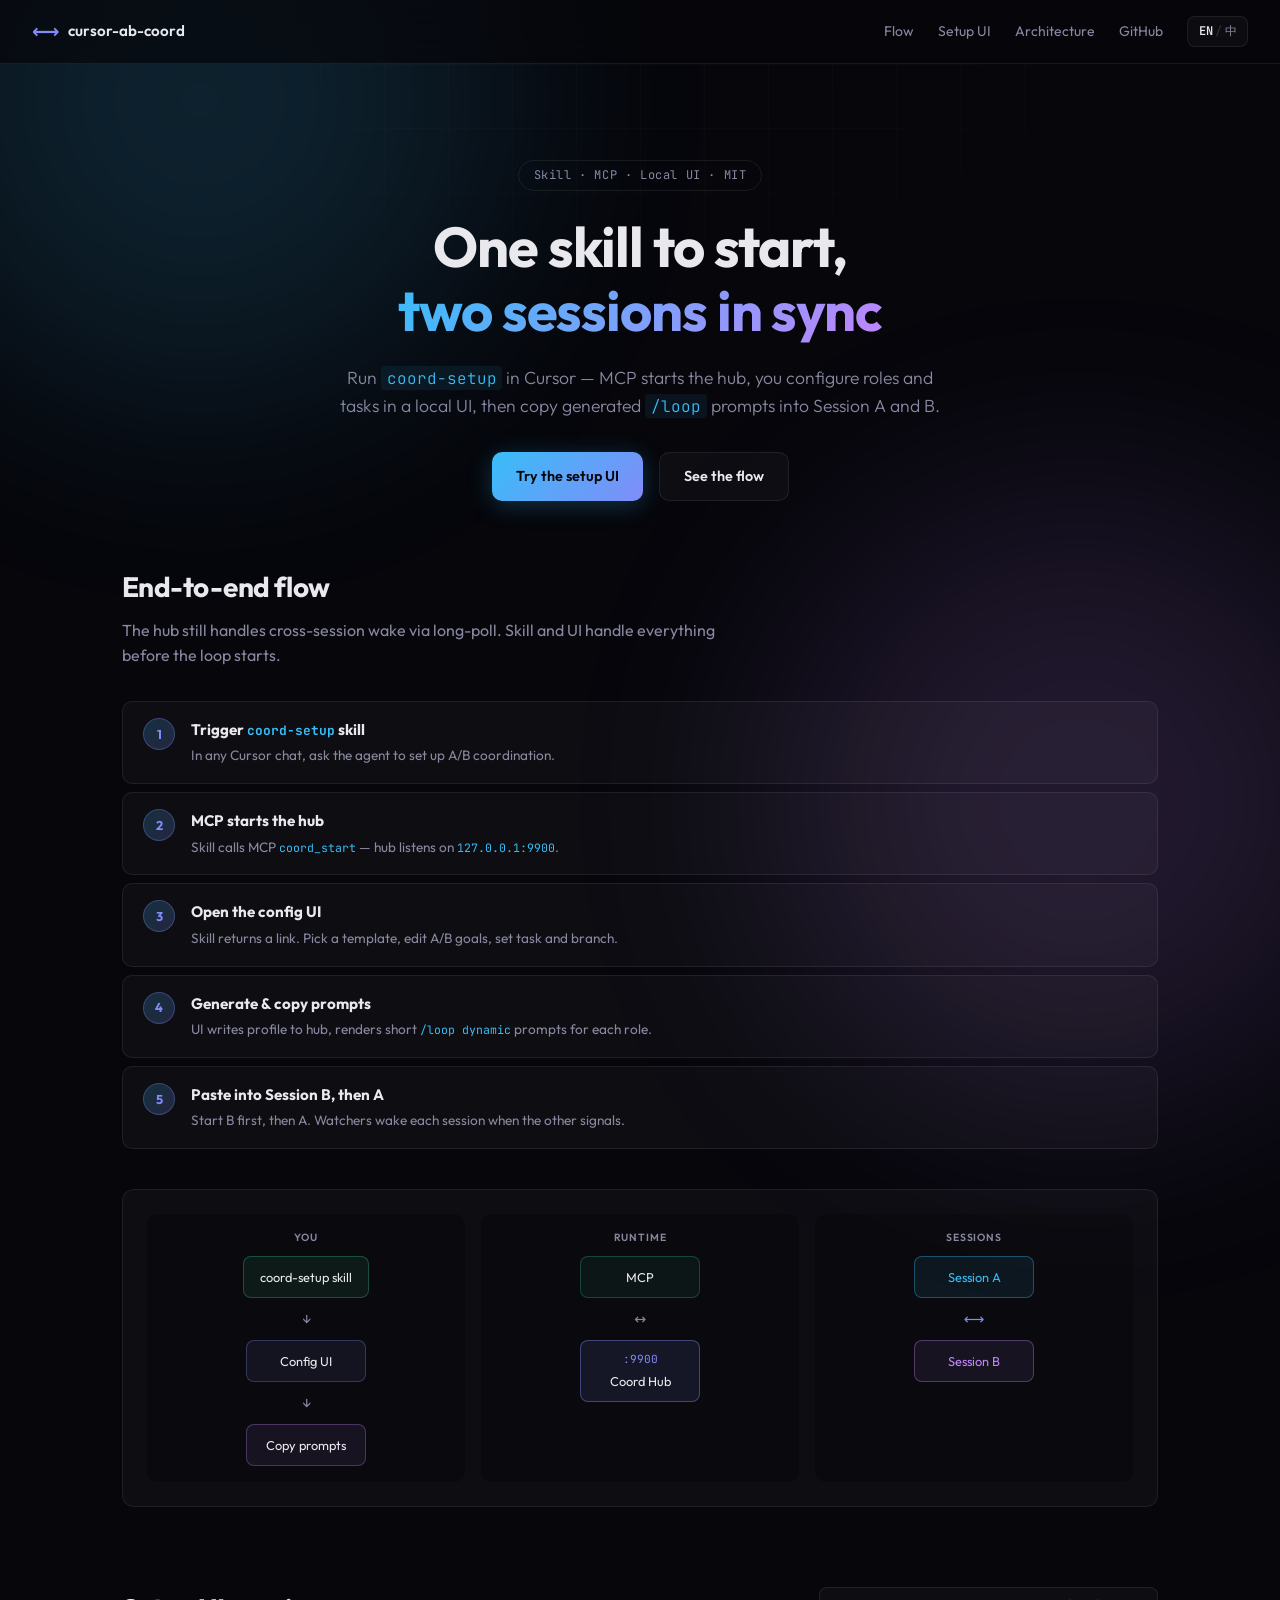
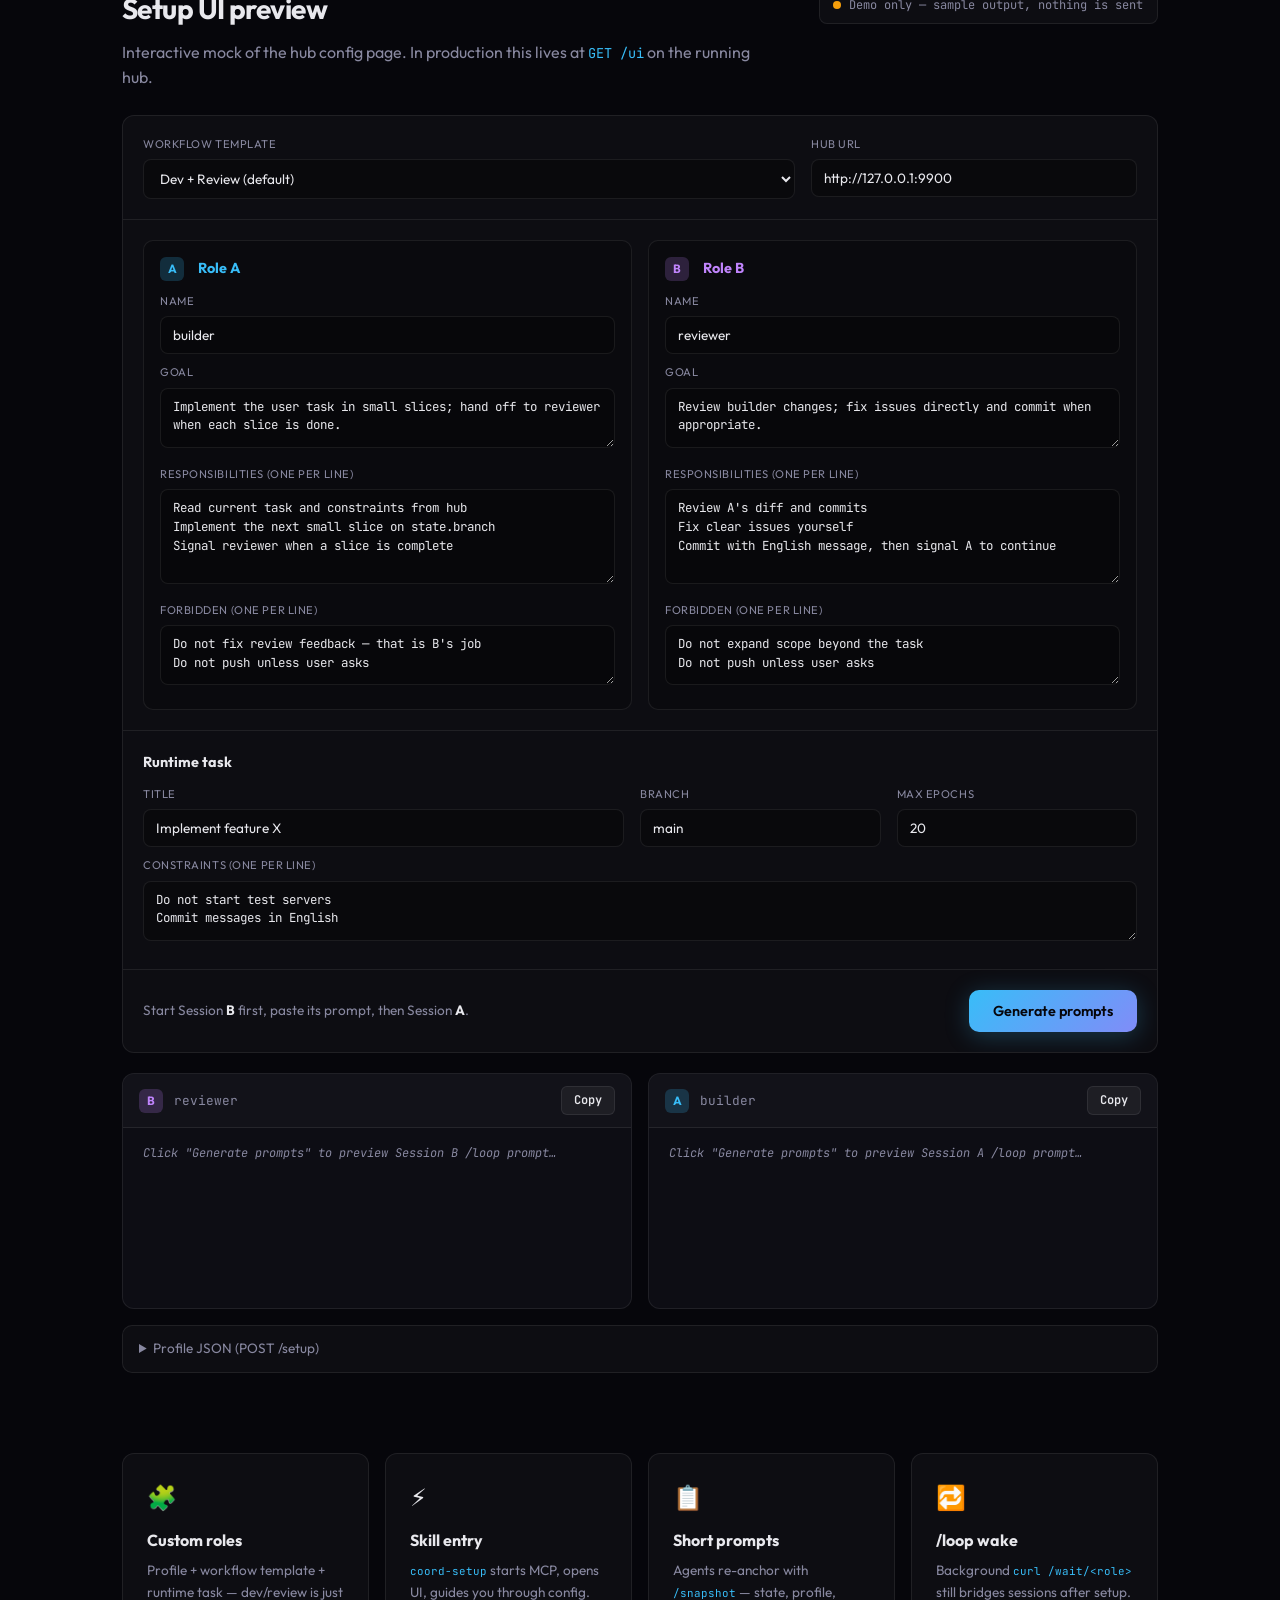
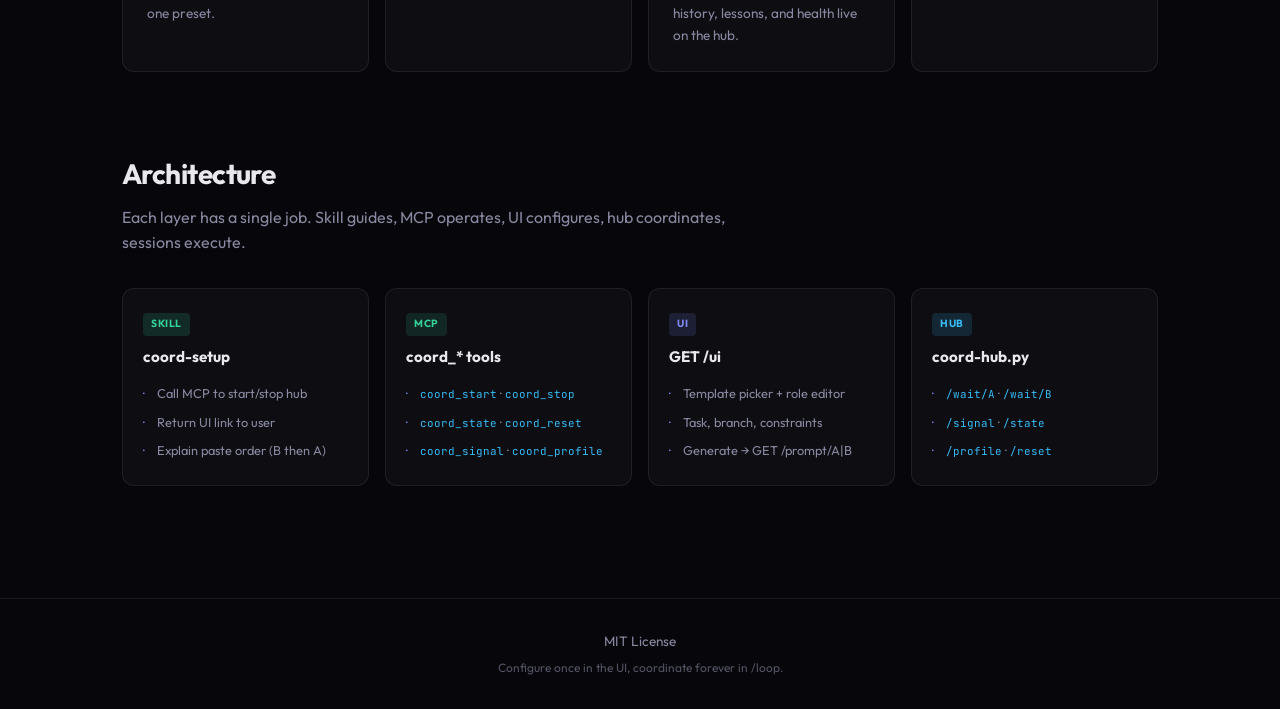
==== commit 288fdf8e: "Add coord setup automation and validation Ship the hub, MCP, CLI, UI, localization, and CI pieces ne" ====
--- a/website/index.html
+++ b/website/index.html
@@ -191,7 +191,7 @@
               </div>
               <div class="config-field">
                 <label class="field-label" for="maxEpochs" data-i18n="setup.maxEpochs">Max epochs</label>
-                <input id="maxEpochs" class="field-input" type="number" min="1" max="100" value="20">
+                <input id="maxEpochs" class="field-input" type="number" min="1" max="100" step="1" value="20">
               </div>
             </div>
             <label class="field-label" for="taskConstraints" data-i18n="setup.constraints">Constraints (one per line)</label>
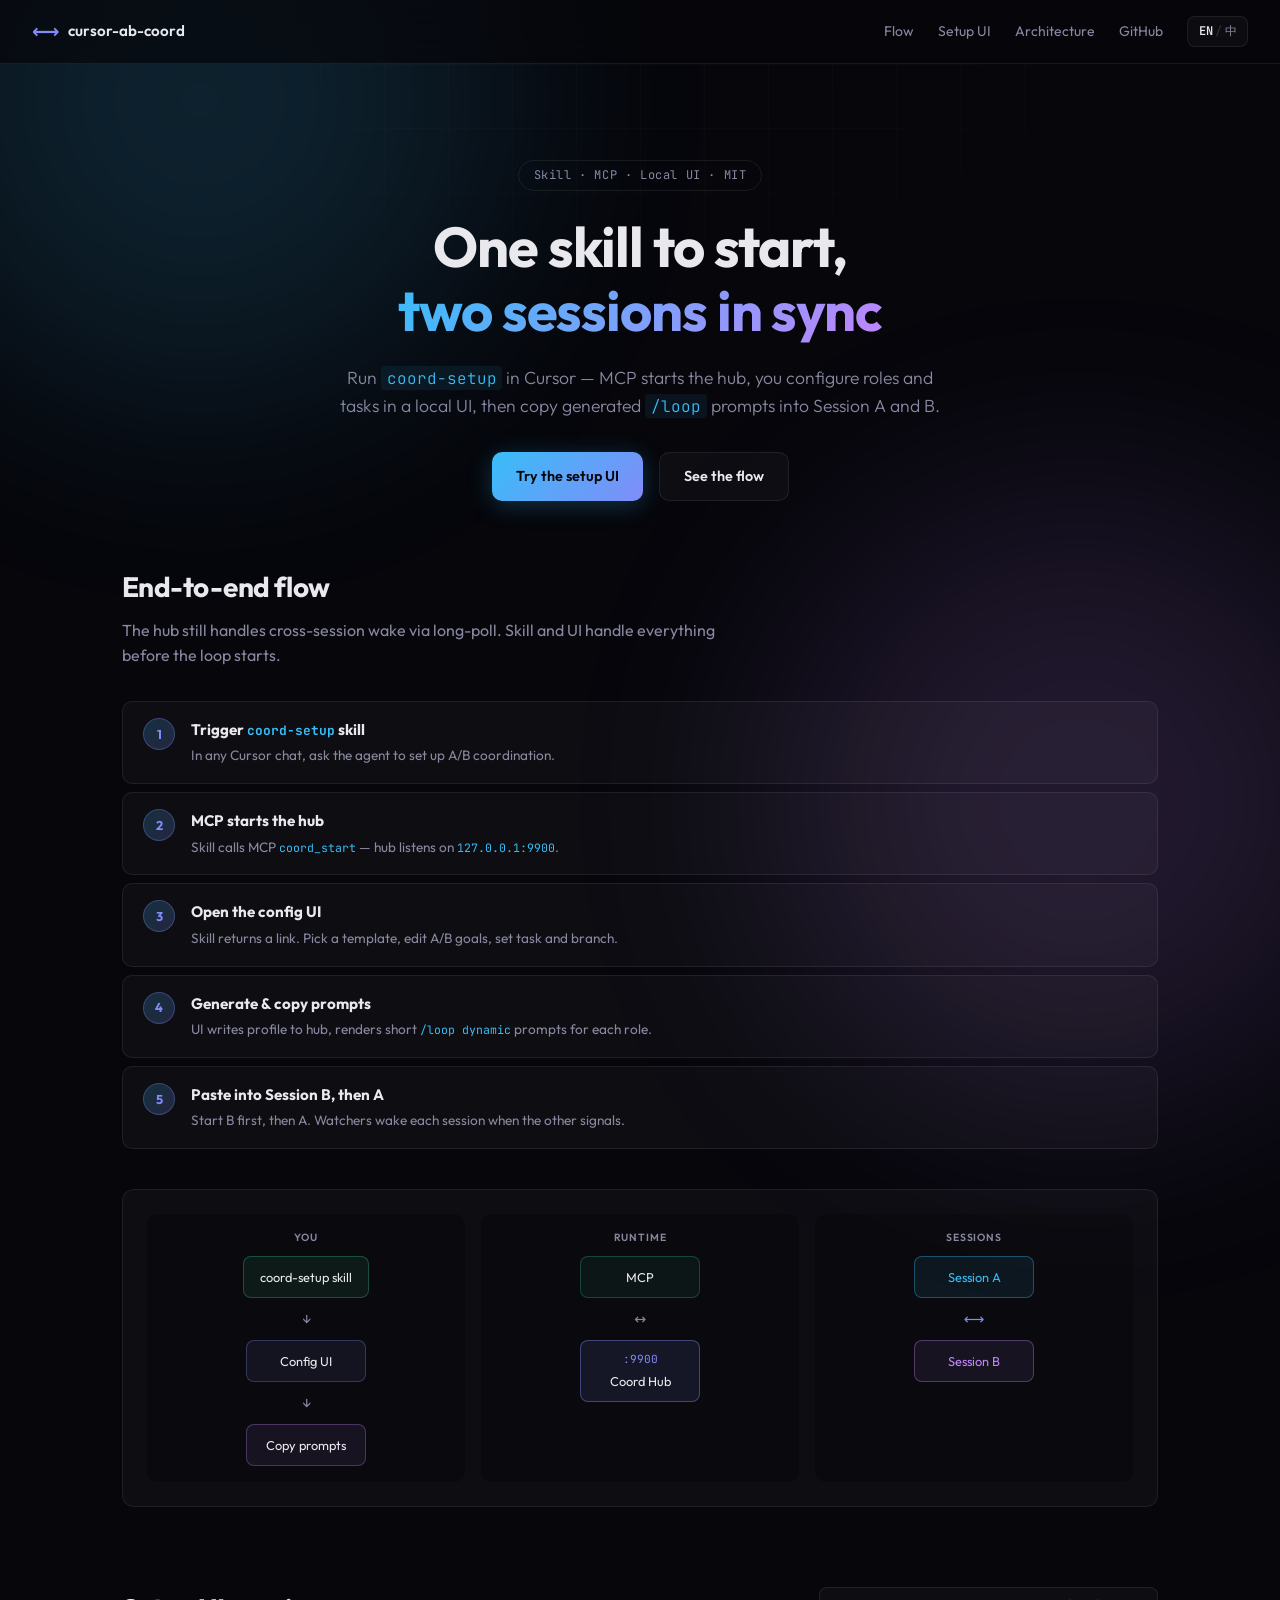
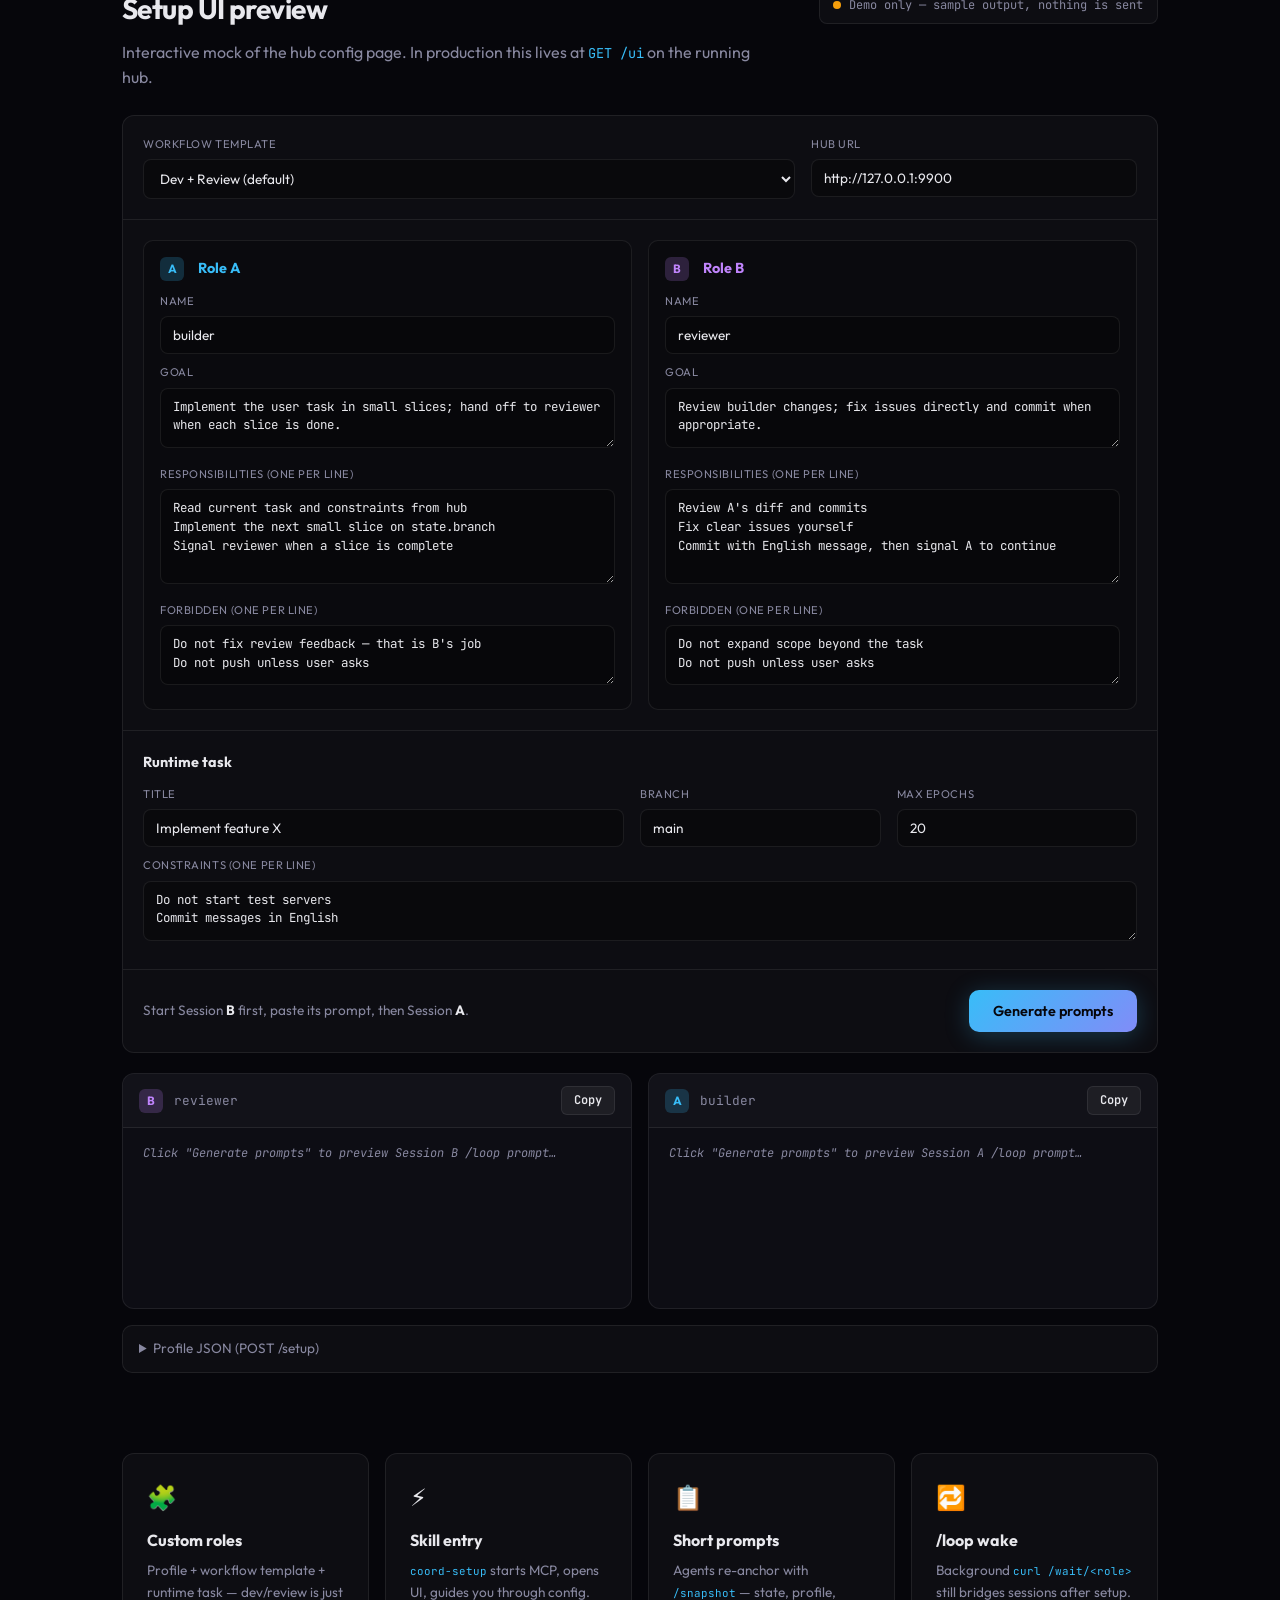
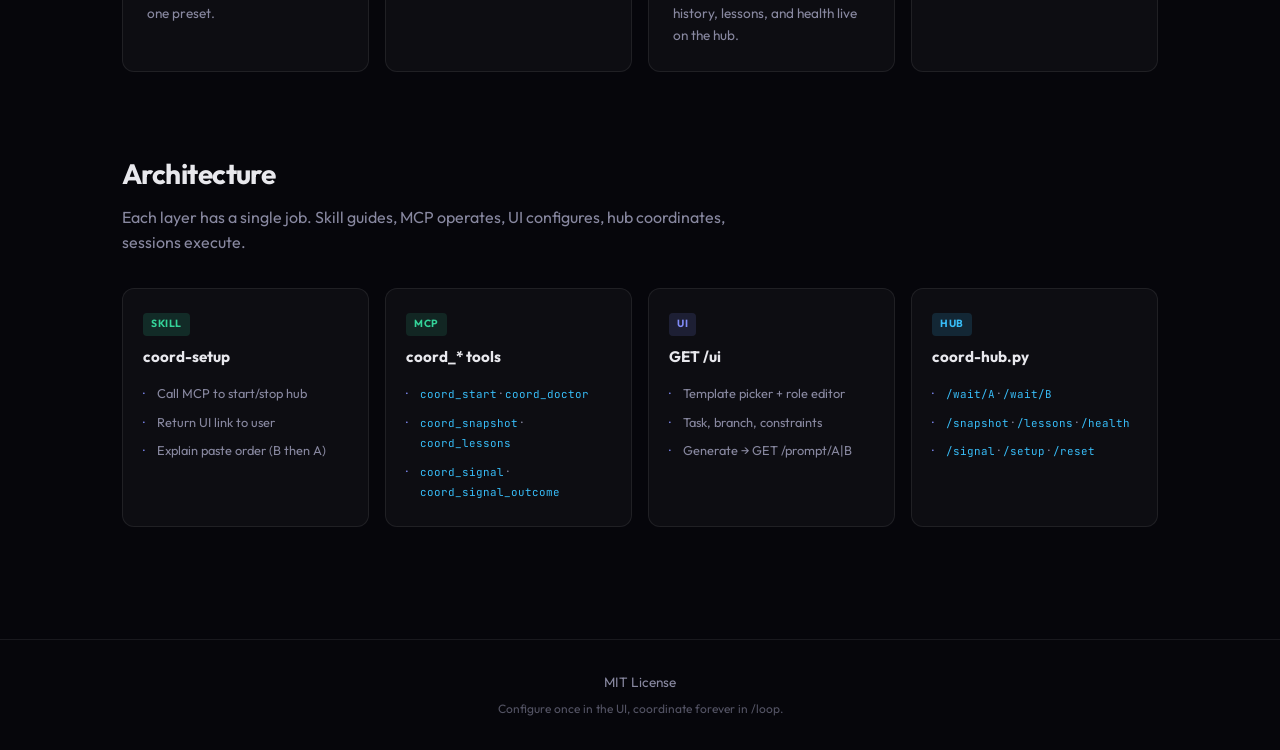
==== commit 9752e563: "Sync website static content with snapshot protocol Update index.html fallback copy and architecture " ====
--- a/website/index.html
+++ b/website/index.html
@@ -234,7 +234,7 @@
           </div>
 
           <details class="profile-preview">
-            <summary data-i18n="setup.profileJson">Profile JSON (POST /profile)</summary>
+            <summary data-i18n="setup.profileJson">Profile JSON (POST /setup)</summary>
             <pre class="profile-json" id="profileJson"></pre>
           </details>
         </div>
@@ -255,7 +255,7 @@
       <div class="feature-card">
         <div class="feature-icon">📋</div>
         <h3 data-i18n="feat3.title">Short prompts</h3>
-        <p data-i18n="feat3.desc">Agents read <code>/profile</code> and <code>/state</code> — rules live on the hub, not in chat.</p>
+        <p data-i18n="feat3.desc">Agents re-anchor with <code>/snapshot</code> — state, profile, history, lessons, and health live on the hub.</p>
       </div>
       <div class="feature-card">
         <div class="feature-icon">🔁</div>
@@ -284,9 +284,9 @@
           <div class="arch-layer mcp" data-i18n="arch.mcp.layer">MCP</div>
           <h3 data-i18n="arch.mcp.title">coord_* tools</h3>
           <ul>
-            <li><code>coord_start</code> · <code>coord_stop</code></li>
-            <li><code>coord_state</code> · <code>coord_reset</code></li>
-            <li><code>coord_signal</code> · <code>coord_profile</code></li>
+            <li data-i18n="arch.mcp.1"><code>coord_start</code> · <code>coord_doctor</code></li>
+            <li data-i18n="arch.mcp.2"><code>coord_snapshot</code> · <code>coord_lessons</code></li>
+            <li data-i18n="arch.mcp.3"><code>coord_signal</code> · <code>coord_signal_outcome</code></li>
           </ul>
         </div>
         <div class="arch-card">
@@ -302,9 +302,9 @@
           <div class="arch-layer hub" data-i18n="arch.hub.layer">Hub</div>
           <h3 data-i18n="arch.hub.title">coord-hub.py</h3>
           <ul>
-            <li><code>/wait/A</code> · <code>/wait/B</code></li>
-            <li><code>/signal</code> · <code>/state</code></li>
-            <li><code>/profile</code> · <code>/reset</code></li>
+            <li data-i18n="arch.hub.1"><code>/wait/A</code> · <code>/wait/B</code></li>
+            <li data-i18n="arch.hub.2"><code>/snapshot</code> · <code>/lessons</code> · <code>/health</code></li>
+            <li data-i18n="arch.hub.3"><code>/signal</code> · <code>/setup</code> · <code>/reset</code></li>
           </ul>
         </div>
       </div>
